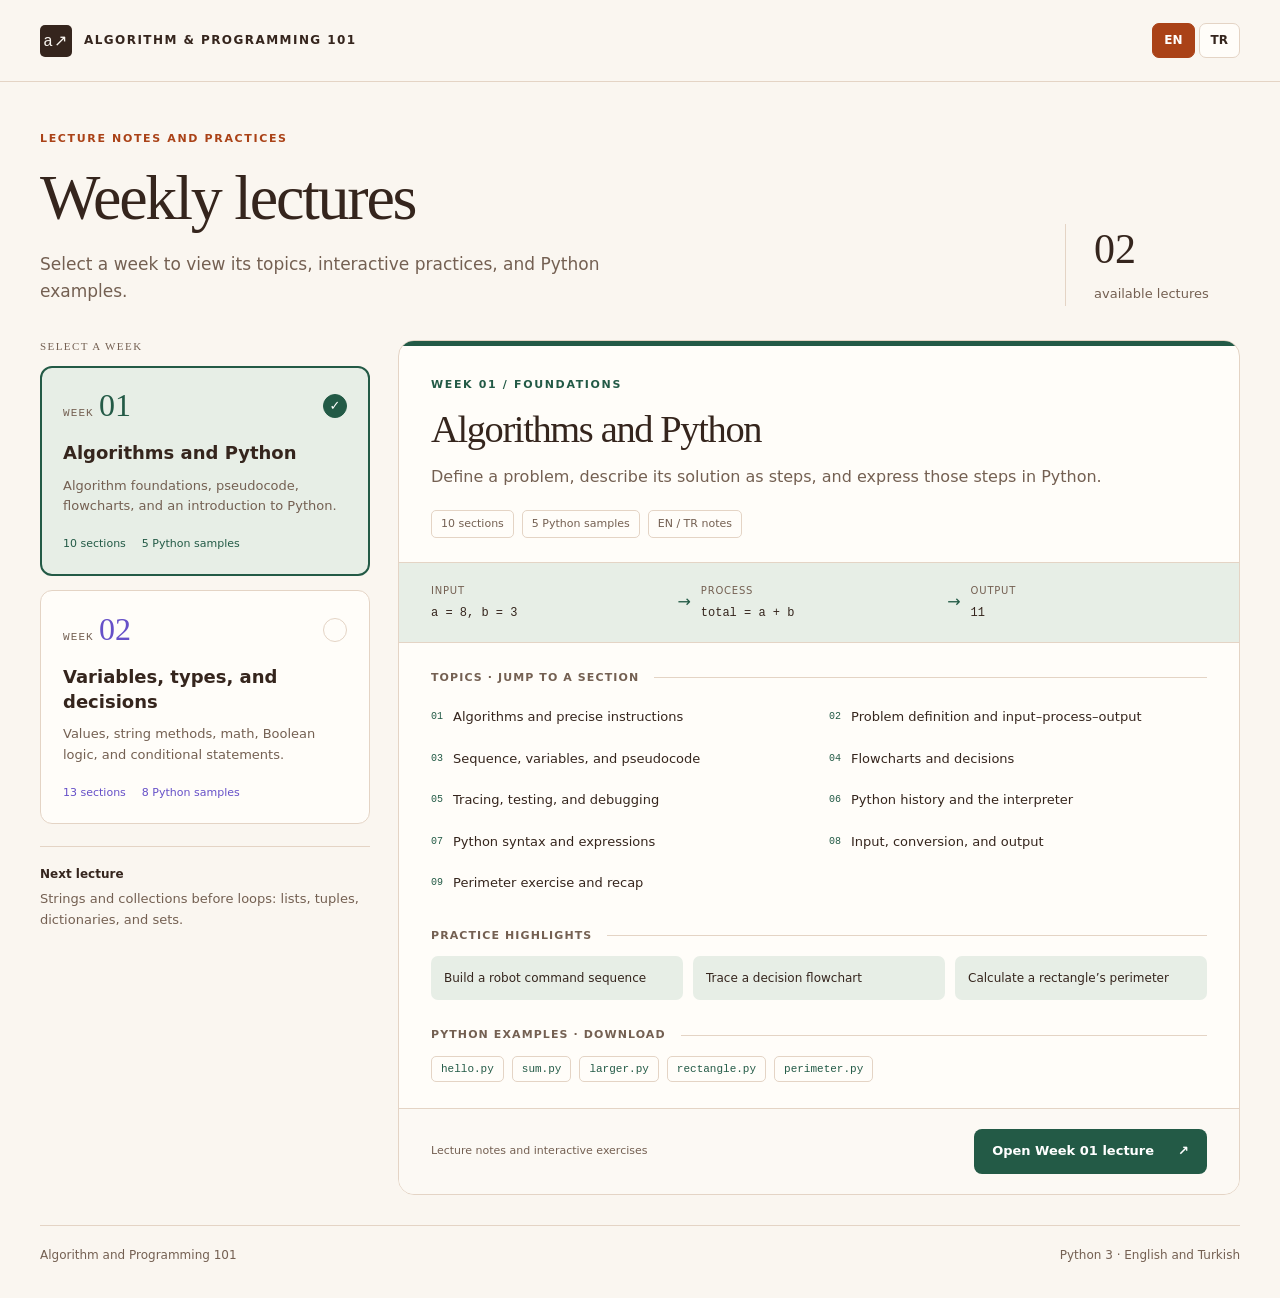
==== index.html @ 70fe18f5 "Add week 2" ====
<!doctype html>
<html lang="en">
<head>
  <meta charset="utf-8">
  <meta name="viewport" content="width=device-width, initial-scale=1">
  <meta name="description" content="Weekly lecture notes, interactive practices, and Python examples for Algorithm and Programming 101.">
  <title data-tr="Algoritma ve Programlama 101 · Haftalık dersler">Algorithm and Programming 101 · Weekly lectures</title>
  <style>
    :root { --paper:#faf6f0; --card:#fffdf9; --ink:#35251d; --muted:#746052; --accent:#aa4217; --soft:#f7e8d9; --line:#e4d4c5; --mono:ui-monospace,SFMono-Regular,Consolas,monospace; }
    * { box-sizing:border-box; }
    body { margin:0; background:var(--paper); color:var(--ink); font:16px/1.6 system-ui,-apple-system,BlinkMacSystemFont,"Segoe UI",sans-serif; }
    h1,h2,h3,p { margin-top:0; }
    h1,h2 { font-family:Georgia,"Times New Roman",serif; font-weight:400; line-height:1.1; letter-spacing:-.035em; }
    h1 { font-size:clamp(2.8rem,5vw,4.7rem); margin-bottom:18px; }
    h2 { font-size:clamp(2rem,3vw,3rem); margin-bottom:14px; }
    h3 { font-size:1rem; margin-bottom:12px; }
    p { margin-bottom:16px; }
    a { color:var(--accent); text-underline-offset:4px; }
    button { font:inherit; cursor:pointer; }
    button,a { -webkit-tap-highlight-color:transparent; }
    :focus-visible { outline:3px solid #cf651f; outline-offset:4px; }
    .skip { position:fixed; top:-100px; left:16px; z-index:2; background:var(--card); padding:10px 15px; }
    .skip:focus { top:16px; }
    .topbar { display:flex; flex-wrap:wrap; gap:20px; justify-content:space-between; align-items:center; padding:23px max(24px,calc((100vw - 1200px)/2)); border-bottom:1px solid var(--line); }
    .brand { display:flex; align-items:center; gap:12px; font-size:12px; font-weight:700; letter-spacing:.12em; }
    .brand-mark { display:grid; place-items:center; width:32px; height:32px; flex-shrink:0; background:var(--ink); color:var(--paper); font:16px var(--mono); border-radius:5px; }
    .language-switch { display:flex; gap:4px; }
    .language-switch button { padding:7px 11px; border:1px solid var(--line); border-radius:7px; background:var(--card); color:var(--ink); font-size:12px; font-weight:600; }
    .language-switch button[aria-pressed=true] { background:var(--accent); color:white; border-color:var(--accent); }
    .language-switch button:disabled { opacity:.45; cursor:default; }
    main { max-width:1248px; margin:auto; padding:48px 24px 32px; }
    .intro { display:flex; align-items:end; justify-content:space-between; gap:30px; margin-bottom:34px; }
    .eyebrow { color:var(--accent); font-size:11px; font-weight:700; text-transform:uppercase; letter-spacing:.15em; margin-bottom:15px; }
    .intro p:last-child { margin:0; color:var(--muted); max-width:640px; font-size:17px; }
    .course-count { border-left:1px solid var(--line); padding-left:28px; min-width:175px; }
    .course-count strong { display:block; font:42px/1.2 Georgia,serif; margin-bottom:6px; }
    .course-count span { color:var(--muted); font-size:13px; }
    .selector { display:grid; grid-template-columns:330px minmax(0,1fr); gap:28px; align-items:start; }
    .week-list { position:sticky; top:24px; }
    .list-label { font-size:11px; letter-spacing:.13em; text-transform:uppercase; color:var(--muted); margin:0 0 14px; }
    .week-tabs { display:grid; gap:14px; }
    .week-tab { --week-color:#235a46; --week-soft:#e7eee6; width:100%; padding:22px; text-align:left; background:var(--card); border:1px solid var(--line); border-radius:12px; color:var(--ink); }
    .week-tab[data-week="week-02"] { --week-color:#6650c8; --week-soft:#eeebfc; }
    .week-tab:hover { border-color:var(--week-color); }
    .week-tab[aria-selected=true] { border:2px solid var(--week-color); padding:21px; background:var(--week-soft); }
    .week-tab:disabled { cursor:default; }
    .week-top { display:flex; align-items:center; justify-content:space-between; margin-bottom:18px; }
    .week-number { color:var(--week-color); font:32px/1 Georgia,serif; }
    .week-label { color:var(--muted); font:11px var(--mono); text-transform:uppercase; letter-spacing:.1em; }
    .selection-mark { width:24px; height:24px; border-radius:50%; display:grid; place-items:center; border:1px solid var(--line); color:transparent; font-size:13px; }
    .week-tab[aria-selected=true] .selection-mark { background:var(--week-color); border-color:var(--week-color); color:white; }
    .week-name { display:block; font-size:18px; line-height:1.35; font-weight:650; margin-bottom:10px; }
    .week-summary { display:block; color:var(--muted); font-size:13px; line-height:1.6; margin-bottom:18px; }
    .week-meta { display:flex; flex-wrap:wrap; gap:8px 16px; font-size:11px; color:var(--week-color); }
    .next-week { margin:22px 0 0; padding:18px 0 0; border-top:1px solid var(--line); font-size:13px; color:var(--muted); }
    .next-week strong { display:block; color:var(--ink); font-size:12px; margin-bottom:5px; }
    .detail-panel { --accent:#235a46; --soft:#e7eee6; border:1px solid var(--line); background:var(--card); border-radius:16px; overflow:hidden; min-width:0; }
    .detail-panel.week-two { --accent:#6650c8; --soft:#eeebfc; }
    .detail-head { padding:30px 32px 24px; border-top:5px solid var(--accent); }
    .detail-head > p:last-of-type { color:var(--muted); margin-bottom:20px; }
    .detail-meta { display:flex; flex-wrap:wrap; gap:8px; }
    .detail-meta span { font-size:11px; padding:4px 9px; border:1px solid var(--line); border-radius:5px; color:var(--muted); }
    .concept-track { display:flex; gap:10px; align-items:center; padding:20px 32px; background:var(--soft); border-block:1px solid var(--line); }
    .concept-step { min-width:0; flex:1; }
    .concept-step small { display:block; color:var(--muted); font-size:10px; letter-spacing:.08em; text-transform:uppercase; margin-bottom:5px; }
    .concept-step code { display:block; font:12px/1.5 var(--mono); overflow-wrap:anywhere; }
    .concept-arrow { color:var(--accent); }
    .detail-body { padding:26px 32px; }
    .detail-body h3 { display:flex; gap:15px; align-items:center; color:var(--muted); font-size:11px; letter-spacing:.1em; text-transform:uppercase; }
    .detail-body h3::after { content:""; height:1px; background:var(--line); flex:1; }
    .topic-list { display:grid; grid-template-columns:1fr 1fr; gap:4px 20px; list-style:none; padding:0; margin:0 0 25px; counter-reset:topic; }
    .topic-list li { counter-increment:topic; min-width:0; }
    .topic-list a { display:flex; gap:10px; padding:9px 0; font-size:13px; text-decoration:none; line-height:1.5; color:var(--ink); }
    .topic-list a::before { content:counter(topic,decimal-leading-zero); font:10px/1.9 var(--mono); color:var(--accent); flex-shrink:0; }
    .topic-list a:hover { color:var(--accent); text-decoration:underline; }
    .practice-list { display:grid; grid-template-columns:repeat(3,1fr); gap:10px; margin:0 0 26px; padding:0; list-style:none; }
    .practice-list li { padding:13px; background:var(--soft); border-radius:7px; font-size:12px; line-height:1.5; }
    .sample-list { display:flex; flex-wrap:wrap; gap:8px; }
    .sample-list a { padding:6px 9px; border:1px solid var(--line); border-radius:5px; text-decoration:none; font:11px var(--mono); }
    .sample-list a:hover { background:var(--soft); }
    .detail-footer { padding:20px 32px; border-top:1px solid var(--line); background:#fcf9f4; display:flex; flex-wrap:wrap; gap:14px; align-items:center; justify-content:space-between; }
    .detail-footer small { font-size:11px; color:var(--muted); }
    .open-lecture { display:inline-flex; align-items:center; justify-content:space-between; gap:24px; padding:12px 18px; border-radius:8px; background:var(--accent); color:white; text-decoration:none; font-size:13px; font-weight:600; }
    .open-lecture:hover { filter:brightness(.9); }
    .page-footer { margin-top:30px; padding-top:20px; border-top:1px solid var(--line); display:flex; flex-wrap:wrap; justify-content:space-between; gap:8px; color:var(--muted); font-size:12px; }
    .status { position:absolute; width:1px; height:1px; padding:0; margin:-1px; overflow:hidden; clip-path:inset(50%); white-space:nowrap; }
    body.enhanced .detail-panel[hidden] { display:none; }
    body:not(.enhanced) .detail-panel { margin-bottom:24px; }
    @media (max-width:1000px) { .selector { grid-template-columns:280px minmax(0,1fr); gap:20px; } .detail-head,.detail-body { padding-left:24px; padding-right:24px; } .concept-track,.detail-footer { padding-left:24px; padding-right:24px; } .topic-list { grid-template-columns:1fr; } .practice-list { grid-template-columns:1fr; } }
    @media (max-width:760px) { .topbar { padding:18px; } .brand { font-size:10px; max-width:230px; } main { padding:30px 18px 20px; } .intro { align-items:start; flex-direction:column; gap:20px; } .course-count { border-left:0; padding-left:0; display:flex; align-items:center; gap:12px; } .course-count strong { font-size:26px; margin:0; } .selector { grid-template-columns:1fr; } .week-list { position:static; } .week-tabs { grid-template-columns:1fr 1fr; gap:10px; } .week-tab { padding:16px; } .week-tab[aria-selected=true] { padding:15px; } .week-name { font-size:15px; } .week-summary { display:none; } .week-meta { font-size:10px; gap:5px; } .week-number { font-size:26px; } .next-week { margin-top:16px; } .detail-head,.detail-body { padding:22px 20px; } .concept-track { padding:18px 20px; } .detail-footer { padding:18px 20px; } }
    @media (max-width:420px) { .topbar { gap:12px; } .brand { max-width:180px; font-size:9px; } .week-tabs { grid-template-columns:1fr; } .week-top { margin-bottom:12px; } .week-meta { gap:14px; } .concept-track { flex-direction:column; align-items:stretch; gap:8px; } .concept-step { display:flex; align-items:center; gap:14px; } .concept-step small { width:64px; margin:0; } .concept-arrow { margin-left:26px; transform:rotate(90deg); width:16px; } .open-lecture { width:100%; } }
  </style>
</head>
<body>
  <a class="skip" href="#main" data-tr="Haftalara geç">Skip to weeks</a>
  <header class="topbar">
    <div class="brand"><span class="brand-mark" aria-hidden="true">a↗</span><span data-tr="ALGORİTMA VE PROGRAMLAMA 101">ALGORITHM &amp; PROGRAMMING 101</span></div>
    <div class="language-switch" role="group" aria-label="Language / Dil">
      <button type="button" data-language="en" lang="en" aria-label="English" aria-pressed="true" disabled>EN</button>
      <button type="button" data-language="tr" lang="tr" aria-label="Türkçe" aria-pressed="false" disabled>TR</button>
    </div>
  </header>
  <main id="main" tabindex="-1">
    <div class="intro">
      <div>
        <p class="eyebrow" data-tr="Ders notları ve uygulamalar">Lecture notes and practices</p>
        <h1 data-tr="Haftalık dersler">Weekly lectures</h1>
        <p data-tr="Konuları, etkileşimli uygulamaları ve Python örneklerini görmek için bir hafta seçin.">Select a week to view its topics, interactive practices, and Python examples.</p>
      </div>
      <div class="course-count"><strong>02</strong><span data-tr="hazır ders">available lectures</span></div>
    </div>
    <noscript><p>Both weeks are listed below. Open a lecture using its link.<br>İki hafta da aşağıda listelenmiştir. Bağlantısıyla bir dersi açabilirsiniz.</p></noscript>
    <div class="selector">
      <aside class="week-list" aria-labelledby="week-list-title">
        <h2 class="list-label" id="week-list-title" data-tr="Bir hafta seçin">Select a week</h2>
        <div class="week-tabs" role="tablist" aria-orientation="vertical" aria-labelledby="week-list-title">
          <button class="week-tab" id="tab-week-01" type="button" role="tab" data-week="week-01" aria-controls="week-01" aria-selected="true" tabindex="0" disabled>
            <span class="week-top"><span><span class="week-label" data-tr="Hafta">Week</span> <span class="week-number">01</span></span><span class="selection-mark" aria-hidden="true">✓</span></span>
            <span class="week-name" data-tr="Algoritmalar ve Python">Algorithms and Python</span>
            <span class="week-summary" data-tr="Algoritma temelleri, sözde kod, akış şemaları ve Python’a giriş.">Algorithm foundations, pseudocode, flowcharts, and an introduction to Python.</span>
            <span class="week-meta"><span data-tr="10 bölüm">10 sections</span><span data-tr="5 Python örneği">5 Python samples</span></span>
          </button>
          <button class="week-tab" id="tab-week-02" type="button" role="tab" data-week="week-02" aria-controls="week-02" aria-selected="false" tabindex="-1" disabled>
            <span class="week-top"><span><span class="week-label" data-tr="Hafta">Week</span> <span class="week-number">02</span></span><span class="selection-mark" aria-hidden="true">✓</span></span>
            <span class="week-name" data-tr="Değişkenler, türler ve kararlar">Variables, types, and decisions</span>
            <span class="week-summary" data-tr="Değerler, metin metotları, matematik, Boole mantığı ve koşullu ifadeler.">Values, string methods, math, Boolean logic, and conditional statements.</span>
            <span class="week-meta"><span data-tr="13 bölüm">13 sections</span><span data-tr="8 Python örneği">8 Python samples</span></span>
          </button>
        </div>
        <p class="next-week"><strong data-tr="Gelecek ders">Next lecture</strong><span data-tr="Döngülerden önce metinler ve koleksiyonlar: listeler, demetler, sözlükler ve kümeler.">Strings and collections before loops: lists, tuples, dictionaries, and sets.</span></p>
      </aside>
      <div class="week-details">
        <section class="detail-panel" id="week-01" role="tabpanel" aria-labelledby="tab-week-01" tabindex="0">
          <div class="detail-head">
            <p class="eyebrow" data-tr="Hafta 01 / Temeller">Week 01 / Foundations</p>
            <h2 data-tr="Algoritmalar ve Python">Algorithms and Python</h2>
            <p data-tr="Bir problemi tanımlama, çözümü adımlarla ifade etme ve bu adımları Python’a dönüştürme.">Define a problem, describe its solution as steps, and express those steps in Python.</p>
            <div class="detail-meta"><span data-tr="10 bölüm">10 sections</span><span data-tr="5 Python örneği">5 Python samples</span><span data-tr="EN / TR ders notları">EN / TR notes</span></div>
          </div>
          <div class="concept-track" aria-label="Input, process, output example" data-tr-label="Girdi, işlem ve çıktı örneği">
            <div class="concept-step"><small data-tr="Girdi">Input</small><code>a = 8, b = 3</code></div><span class="concept-arrow" aria-hidden="true">→</span>
            <div class="concept-step"><small data-tr="İşlem">Process</small><code>total = a + b</code></div><span class="concept-arrow" aria-hidden="true">→</span>
            <div class="concept-step"><small data-tr="Çıktı">Output</small><code>11</code></div>
          </div>
          <div class="detail-body">
            <h3 data-tr="Konular · Bölüme doğrudan geçin">Topics · Jump to a section</h3>
            <ol class="topic-list">
              <li><a href="week-01/index.html#algorithms" data-tr="Algoritmalar ve açık yönergeler">Algorithms and precise instructions</a></li>
              <li><a href="week-01/index.html#problems" data-tr="Problem tanımı ve girdi–işlem–çıktı">Problem definition and input–process–output</a></li>
              <li><a href="week-01/index.html#pseudocode" data-tr="Sıralama, değişkenler ve sözde kod">Sequence, variables, and pseudocode</a></li>
              <li><a href="week-01/index.html#flowcharts" data-tr="Akış şemaları ve kararlar">Flowcharts and decisions</a></li>
              <li><a href="week-01/index.html#testing" data-tr="İzleme, test etme ve hata ayıklama">Tracing, testing, and debugging</a></li>
              <li><a href="week-01/index.html#python-story" data-tr="Python’ın tarihçesi ve yorumlayıcı">Python history and the interpreter</a></li>
              <li><a href="week-01/index.html#python-syntax" data-tr="Python sözdizimi ve ifadeler">Python syntax and expressions</a></li>
              <li><a href="week-01/index.html#python-input" data-tr="Girdi, tür dönüşümü ve çıktı">Input, conversion, and output</a></li>
              <li><a href="week-01/index.html#practice" data-tr="Çevre hesabı ve tekrar">Perimeter exercise and recap</a></li>
            </ol>
            <h3 data-tr="Öne çıkan uygulamalar">Practice highlights</h3>
            <ul class="practice-list"><li data-tr="Robota komut dizisi oluşturma">Build a robot command sequence</li><li data-tr="Karar akış şemasını izleme">Trace a decision flowchart</li><li data-tr="Dikdörtgenin çevresini hesaplama">Calculate a rectangle’s perimeter</li></ul>
            <h3 data-tr="Python örnekleri · İndir">Python examples · Download</h3>
            <div class="sample-list">
              <a href="week-01/src/hello.py" download>hello.py</a><a href="week-01/src/sum.py" download>sum.py</a><a href="week-01/src/larger.py" download>larger.py</a><a href="week-01/src/rectangle.py" download>rectangle.py</a><a href="week-01/src/perimeter.py" download>perimeter.py</a>
            </div>
          </div>
          <div class="detail-footer"><small data-tr="Ders notları ve etkileşimli alıştırmalar">Lecture notes and interactive exercises</small><a class="open-lecture" href="week-01/index.html"><span data-tr="Hafta 01 dersini aç">Open Week 01 lecture</span><span aria-hidden="true">↗</span></a></div>
        </section>
        <section class="detail-panel week-two" id="week-02" role="tabpanel" aria-labelledby="tab-week-02" tabindex="0">
          <div class="detail-head">
            <p class="eyebrow" data-tr="Hafta 02 / Değişkenler ve kararlar">Week 02 / Variables and decisions</p>
            <h2 data-tr="Değişkenler, türler ve kararlar">Variables, types, and decisions</h2>
            <p data-tr="Değerleri ve kararları izleme, metin metotlarıyla çalışma ve math modülünü kullanma. Son bölümde koleksiyonlara giriş.">Trace values and decisions, work with string methods, and use the math module. Finish with a preview of collections.</p>
            <div class="detail-meta"><span data-tr="13 bölüm">13 sections</span><span data-tr="8 Python örneği">8 Python samples</span><span data-tr="EN / TR ders notları">EN / TR notes</span></div>
          </div>
          <div class="concept-track" aria-label="Score classification example" data-tr-label="Puan sınıflandırma örneği">
            <div class="concept-step"><small data-tr="Değer">Value</small><code>score = 60</code></div><span class="concept-arrow" aria-hidden="true">→</span>
            <div class="concept-step"><small data-tr="Koşul">Condition</small><code>score &gt;= 60</code></div><span class="concept-arrow" aria-hidden="true">→</span>
            <div class="concept-step"><small data-tr="Çıktı">Output</small><code>"Pass"</code></div>
          </div>
          <div class="detail-body">
            <h3 data-tr="Konular · Bölüme doğrudan geçin">Topics · Jump to a section</h3>
            <ol class="topic-list">
              <li><a href="week-02/index.html#recap" data-tr="Hafta 1 tekrarı ve çıktı tahmini">Week 1 recap and output prediction</a></li>
              <li><a href="week-02/index.html#variables" data-tr="Değişkenler ve yeniden atama">Variables and reassignment</a></li>
              <li><a href="week-02/index.html#types" data-tr="Temel veri türleri">Basic data types</a></li>
              <li><a href="week-02/index.html#input" data-tr="Girdi dönüşümü ve biçimlendirilmiş çıktı">Input conversion and formatted output</a></li>
              <li><a href="week-02/index.html#expressions" data-tr="İfadeler ve operatörler">Expressions and operators</a></li>
              <li><a href="week-02/index.html#logic" data-tr="Karşılaştırmalar ve Boole mantığı">Comparisons and Boolean logic</a></li>
              <li><a href="week-02/index.html#decisions" data-tr="Koşullu ifadeler">Conditional statements</a></li>
              <li><a href="week-02/index.html#combining" data-tr="Bağımsız ve iç içe kararlar">Independent and nested decisions</a></li>
              <li><a href="week-02/index.html#practice" data-tr="Kargo ücreti alıştırması ve tekrar">Shipping-cost exercise and recap</a></li>
              <li><a href="week-02/index.html#strings" data-tr="Metin metotları">String methods</a></li>
              <li><a href="week-02/index.html#math" data-tr="Matematik kütüphanesi">Math library</a></li>
              <li><a href="week-02/index.html#collections" data-tr="Koleksiyonlara giriş">Collections preview</a></li>
            </ol>
            <h3 data-tr="Öne çıkan uygulamalar">Practice highlights</h3>
            <ul class="practice-list"><li data-tr="Atamaları değer tablosunda izleme">Trace assignments in a value table</li><li data-tr="Metin metotlarını ve matematik fonksiyonlarını inceleme">Explore string methods and math functions</li><li data-tr="Üyelik indirimli kargo ücreti">Calculate shipping with a member discount</li></ul>
            <h3 data-tr="Python örnekleri · İndir">Python examples · Download</h3>
            <div class="sample-list">
              <a href="week-02/src/assignment_trace.py" download>assignment_trace.py</a><a href="week-02/src/temperature_converter.py" download>temperature_converter.py</a><a href="week-02/src/even_odd.py" download>even_odd.py</a><a href="week-02/src/grade_classifier.py" download>grade_classifier.py</a><a href="week-02/src/range_check.py" download>range_check.py</a><a href="week-02/src/shipping_cost.py" download>shipping_cost.py</a><a href="week-02/src/string_methods.py" download>string_methods.py</a><a href="week-02/src/math_library.py" download>math_library.py</a>
            </div>
          </div>
          <div class="detail-footer"><small data-tr="Ders notları ve etkileşimli alıştırmalar">Lecture notes and interactive exercises</small><a class="open-lecture" href="week-02/index.html"><span data-tr="Hafta 02 dersini aç">Open Week 02 lecture</span><span aria-hidden="true">↗</span></a></div>
        </section>
      </div>
    </div>
    <p class="status" id="selection-status" role="status"></p>
    <footer class="page-footer"><span data-tr="Algoritma ve Programlama 101">Algorithm and Programming 101</span><span data-tr="Python 3 · İngilizce ve Türkçe">Python 3 · English and Turkish</span></footer>
  </main>
  <script>
    "use strict";
    const weekTabs = [...document.querySelectorAll("[data-week]")];
    const panels = [...document.querySelectorAll('[role="tabpanel"]')];
    const languageButtons = [...document.querySelectorAll("[data-language]")];
    const localizedText = [...document.querySelectorAll("[data-tr]")].map((element) => ({ element, english:element.textContent }));
    const localizedLabels = [...document.querySelectorAll("[data-tr-label]")].map((element) => ({ element, english:element.getAttribute("aria-label") }));
    const pairedTabs = window.matchMedia("(min-width:421px) and (max-width:760px)");
    function updateTabOrientation() {
      document.querySelector('[role="tablist"]').setAttribute("aria-orientation", pairedTabs.matches ? "horizontal" : "vertical");
    }
    pairedTabs.addEventListener("change", updateTabOrientation);
    updateTabOrientation();
    let language = "en";
    let selectedWeek = "week-01";

    function announceSelection() {
      const tab = weekTabs.find((item) => item.dataset.week === selectedWeek);
      document.getElementById("selection-status").textContent = (language === "tr" ? "Seçilen ders: " : "Selected lecture: ") + tab.querySelector(".week-name").textContent;
    }
    function selectWeek(id, updateUrl = false) {
      selectedWeek = panels.some((panel) => panel.id === id) ? id : "week-01";
      weekTabs.forEach((tab) => {
        const selected = tab.dataset.week === selectedWeek;
        tab.setAttribute("aria-selected", String(selected));
        tab.tabIndex = selected ? 0 : -1;
      });
      panels.forEach((panel) => panel.hidden = panel.id !== selectedWeek);
      announceSelection();
      try { localStorage.setItem("algorithm101-selected-week", selectedWeek); } catch { /* Selection also works without storage. */ }
      if (updateUrl) {
        try { history.replaceState(null, "", "#" + selectedWeek); } catch { /* URL persistence is optional. */ }
      }
    }
    function setLanguage(value) {
      language = value === "tr" ? "tr" : "en";
      document.documentElement.lang = language;
      localizedText.forEach(({ element, english }) => element.textContent = language === "tr" ? element.dataset.tr : english);
      localizedLabels.forEach(({ element, english }) => element.setAttribute("aria-label", language === "tr" ? element.dataset.trLabel : english));
      languageButtons.forEach((button) => button.setAttribute("aria-pressed", String(button.dataset.language === language)));
      document.querySelector('meta[name="description"]').content = language === "tr" ? "Algoritma ve Programlama 101 için haftalık ders notları, etkileşimli uygulamalar ve Python örnekleri." : "Weekly lecture notes, interactive practices, and Python examples for Algorithm and Programming 101.";
      announceSelection();
      try { localStorage.setItem("algorithm101-language", language); } catch { /* Language controls work without storage. */ }
    }
    document.querySelector(".skip").addEventListener("click", (event) => {
      event.preventDefault();
      const main = document.getElementById("main");
      main.focus();
      main.scrollIntoView({ block:"start" });
    });
    weekTabs.forEach((tab, index) => {
      tab.addEventListener("click", () => selectWeek(tab.dataset.week, true));
      tab.addEventListener("keydown", (event) => {
        let next;
        if (event.key === "ArrowDown" || event.key === "ArrowRight") next = (index + 1) % weekTabs.length;
        if (event.key === "ArrowUp" || event.key === "ArrowLeft") next = (index + weekTabs.length - 1) % weekTabs.length;
        if (event.key === "Home") next = 0;
        if (event.key === "End") next = weekTabs.length - 1;
        if (next === undefined) return;
        event.preventDefault();
        selectWeek(weekTabs[next].dataset.week, true);
        weekTabs[next].focus();
      });
      tab.disabled = false;
    });
    languageButtons.forEach((button) => {
      button.addEventListener("click", () => setLanguage(button.dataset.language));
      button.disabled = false;
    });
    let savedWeek = "week-01", savedLanguage = "en";
    try {
      savedWeek = localStorage.getItem("algorithm101-selected-week") || savedWeek;
      savedLanguage = localStorage.getItem("algorithm101-language") || savedLanguage;
    } catch { /* Use defaults when storage is unavailable. */ }
    document.body.classList.add("enhanced");
    selectWeek(location.hash.slice(1) || savedWeek);
    setLanguage(savedLanguage);
    window.addEventListener("hashchange", () => selectWeek(location.hash.slice(1)));
  </script>
</body>
</html>
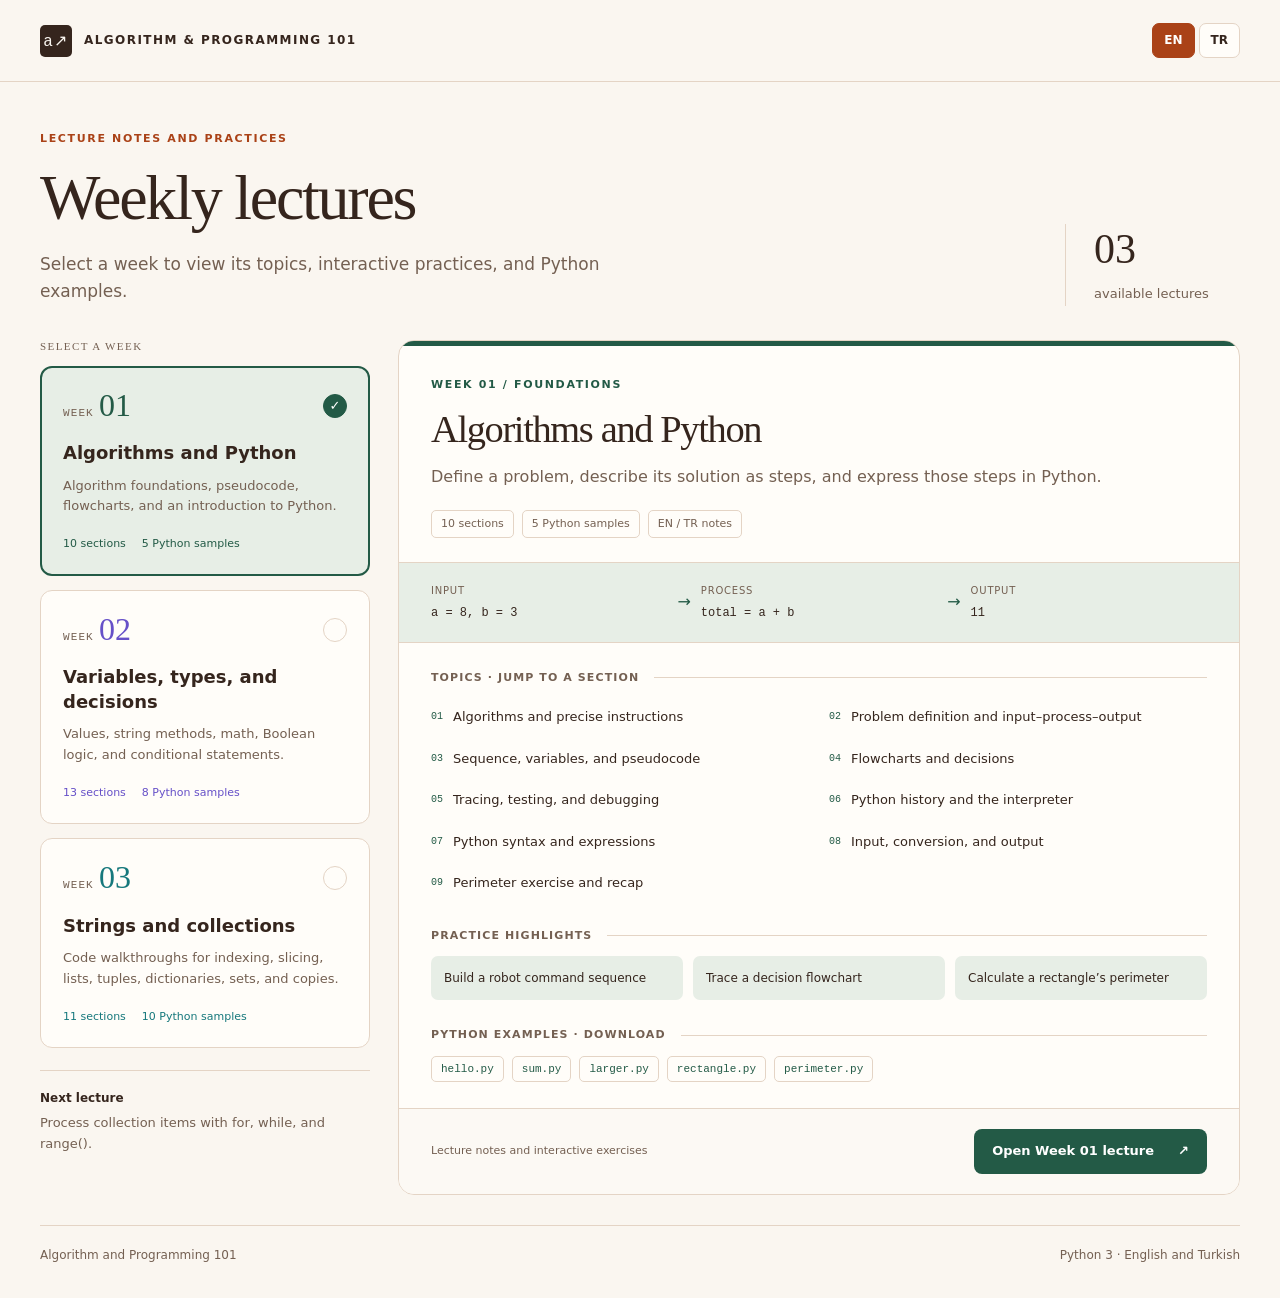
==== commit 664721b6: "Add interactive week 3 lecture" ====
--- a/index.html
+++ b/index.html
@@ -40,6 +40,7 @@
     .list-label { font-size:11px; letter-spacing:.13em; text-transform:uppercase; color:var(--muted); margin:0 0 14px; }
     .week-tabs { display:grid; gap:14px; }
     .week-tab { --week-color:#235a46; --week-soft:#e7eee6; width:100%; padding:22px; text-align:left; background:var(--card); border:1px solid var(--line); border-radius:12px; color:var(--ink); }
+    .week-tab[data-week="week-03"] { --week-color:#16787c; --week-soft:#e4f2f1; }
     .week-tab[data-week="week-02"] { --week-color:#6650c8; --week-soft:#eeebfc; }
     .week-tab:hover { border-color:var(--week-color); }
     .week-tab[aria-selected=true] { border:2px solid var(--week-color); padding:21px; background:var(--week-soft); }
@@ -55,6 +56,7 @@
     .next-week { margin:22px 0 0; padding:18px 0 0; border-top:1px solid var(--line); font-size:13px; color:var(--muted); }
     .next-week strong { display:block; color:var(--ink); font-size:12px; margin-bottom:5px; }
     .detail-panel { --accent:#235a46; --soft:#e7eee6; border:1px solid var(--line); background:var(--card); border-radius:16px; overflow:hidden; min-width:0; }
+    .detail-panel.week-three { --accent:#16787c; --soft:#e4f2f1; }
     .detail-panel.week-two { --accent:#6650c8; --soft:#eeebfc; }
     .detail-head { padding:30px 32px 24px; border-top:5px solid var(--accent); }
     .detail-head > p:last-of-type { color:var(--muted); margin-bottom:20px; }
@@ -107,9 +109,9 @@
         <h1 data-tr="Haftalık dersler">Weekly lectures</h1>
         <p data-tr="Konuları, etkileşimli uygulamaları ve Python örneklerini görmek için bir hafta seçin.">Select a week to view its topics, interactive practices, and Python examples.</p>
       </div>
-      <div class="course-count"><strong>02</strong><span data-tr="hazır ders">available lectures</span></div>
+      <div class="course-count"><strong>03</strong><span data-tr="hazır ders">available lectures</span></div>
     </div>
-    <noscript><p>Both weeks are listed below. Open a lecture using its link.<br>İki hafta da aşağıda listelenmiştir. Bağlantısıyla bir dersi açabilirsiniz.</p></noscript>
+    <noscript><p>All weeks are listed below. Open a lecture using its link.<br>Tüm haftalar aşağıda listelenmiştir. Bağlantısıyla bir dersi açabilirsiniz.</p></noscript>
     <div class="selector">
       <aside class="week-list" aria-labelledby="week-list-title">
         <h2 class="list-label" id="week-list-title" data-tr="Bir hafta seçin">Select a week</h2>
@@ -126,8 +128,14 @@
             <span class="week-summary" data-tr="Değerler, metin metotları, matematik, Boole mantığı ve koşullu ifadeler.">Values, string methods, math, Boolean logic, and conditional statements.</span>
             <span class="week-meta"><span data-tr="13 bölüm">13 sections</span><span data-tr="8 Python örneği">8 Python samples</span></span>
           </button>
+          <button class="week-tab" id="tab-week-03" type="button" role="tab" data-week="week-03" aria-controls="week-03" aria-selected="false" tabindex="-1" disabled>
+            <span class="week-top"><span><span class="week-label" data-tr="Hafta">Week</span> <span class="week-number">03</span></span><span class="selection-mark" aria-hidden="true">✓</span></span>
+            <span class="week-name" data-tr="Metinler ve koleksiyonlar">Strings and collections</span>
+            <span class="week-summary" data-tr="Kod üzerinden indeksleme, dilimleme, listeler, demetler, sözlükler, kümeler ve kopyalar.">Code walkthroughs for indexing, slicing, lists, tuples, dictionaries, sets, and copies.</span>
+            <span class="week-meta"><span data-tr="11 bölüm">11 sections</span><span data-tr="10 Python örneği">10 Python samples</span></span>
+          </button>
         </div>
-        <p class="next-week"><strong data-tr="Gelecek ders">Next lecture</strong><span data-tr="Döngülerden önce metinler ve koleksiyonlar: listeler, demetler, sözlükler ve kümeler.">Strings and collections before loops: lists, tuples, dictionaries, and sets.</span></p>
+        <p class="next-week"><strong data-tr="Gelecek ders">Next lecture</strong><span data-tr="for, while ve range() ile koleksiyonların öğelerini işleme.">Process collection items with for, while, and range().</span></p>
       </aside>
       <div class="week-details">
         <section class="detail-panel" id="week-01" role="tabpanel" aria-labelledby="tab-week-01" tabindex="0">
@@ -200,6 +208,39 @@
             </div>
           </div>
           <div class="detail-footer"><small data-tr="Ders notları ve etkileşimli alıştırmalar">Lecture notes and interactive exercises</small><a class="open-lecture" href="week-02/index.html"><span data-tr="Hafta 02 dersini aç">Open Week 02 lecture</span><span aria-hidden="true">↗</span></a></div>
+        </section>
+        <section class="detail-panel week-three" id="week-03" role="tabpanel" aria-labelledby="tab-week-03" tabindex="0">
+          <div class="detail-head">
+            <p class="eyebrow" data-tr="Hafta 03 / Metinler ve koleksiyonlar">Week 03 / Strings and collections</p>
+            <h2 data-tr="Metinler ve koleksiyonlar">Strings and collections</h2>
+            <p data-tr="Kod örneklerini değiştirin, yönergeleri çalıştırın ve değerlerle nesnelerin değişimini izleyin. Döngülerden önce koleksiyonlarla çalışma.">Change code examples, execute statements, and trace values and objects. Work with collections before loops.</p>
+            <div class="detail-meta"><span data-tr="11 bölüm">11 sections</span><span data-tr="10 Python örneği">10 Python samples</span><span data-tr="EN / TR ders notları">EN / TR notes</span></div>
+          </div>
+          <div class="concept-track" aria-label="List copy example" data-tr-label="Liste kopyalama örneği">
+            <div class="concept-step"><small data-tr="Liste">List</small><code>scores = [80, 90]</code></div><span class="concept-arrow" aria-hidden="true">→</span>
+            <div class="concept-step"><small data-tr="Kopya">Copy</small><code>backup = scores.copy()</code></div><span class="concept-arrow" aria-hidden="true">→</span>
+            <div class="concept-step"><small data-tr="Kimlik">Identity</small><code>scores is backup → False</code></div>
+          </div>
+          <div class="detail-body">
+            <h3 data-tr="Konular · Bölüme doğrudan geçin">Topics · Jump to a section</h3>
+            <ol class="topic-list">
+              <li><a href="week-03/index.html#recap" data-tr="Tek değerden çok değere">From one value to many</a></li>
+              <li><a href="week-03/index.html#strings" data-tr="Metin indeksleme ve dilimleme">String indexing and slicing</a></li>
+              <li><a href="week-03/index.html#choosing" data-tr="Koleksiyon seçme">Choose a collection</a></li>
+              <li><a href="week-03/index.html#lists" data-tr="Listeler ve metotları">Lists and their methods</a></li>
+              <li><a href="week-03/index.html#tuples" data-tr="Demetler ve açma">Tuples and unpacking</a></li>
+              <li><a href="week-03/index.html#dictionaries" data-tr="Sözlükler ve kayıtlar">Dictionaries and records</a></li>
+              <li><a href="week-03/index.html#sets" data-tr="Kümeler ve üyelik">Sets and membership</a></li>
+              <li><a href="week-03/index.html#references" data-tr="Referanslar ve kopyalar">References and copies</a></li>
+              <li><a href="week-03/index.html#practice" data-tr="Öğrenci profili oluşturma">Build a student profile</a></li>
+              <li><a href="week-03/index.html#next" data-tr="Örnekler ve gelecek hafta">Examples and next week</a></li>
+            </ol>
+            <h3 data-tr="Öne çıkan uygulamalar">Practice highlights</h3>
+            <ul class="practice-list"><li data-tr="İndeksleri ve dilimleri görselleştirme">Visualize indexes and slices</li><li data-tr="Liste ve sözlük yönergeleriyle çalışma">Execute list and dictionary statements</li><li data-tr="Paylaşılan nesneleri ve kopyaları izleme">Trace shared objects and copies</li></ul>
+            <h3 data-tr="Python örnekleri · İndir">Python examples · Download</h3>
+            <div class="sample-list"><a href="week-03/src/collection_basics.py" download>collection_basics.py</a><a href="week-03/src/dictionary_records.py" download>dictionary_records.py</a><a href="week-03/src/list_operations.py" download>list_operations.py</a><a href="week-03/src/references_and_copies.py" download>references_and_copies.py</a><a href="week-03/src/set_operations.py" download>set_operations.py</a><a href="week-03/src/shallow_copy.py" download>shallow_copy.py</a><a href="week-03/src/string_indexing.py" download>string_indexing.py</a><a href="week-03/src/string_slicing.py" download>string_slicing.py</a><a href="week-03/src/student_profile.py" download>student_profile.py</a><a href="week-03/src/tuple_unpacking.py" download>tuple_unpacking.py</a></div>
+          </div>
+          <div class="detail-footer"><small data-tr="Kod örnekleri ve etkileşimli alıştırmalar">Code examples and interactive exercises</small><a class="open-lecture" href="week-03/index.html"><span data-tr="Hafta 03 dersini aç">Open Week 03 lecture</span><span aria-hidden="true">↗</span></a></div>
         </section>
       </div>
     </div>
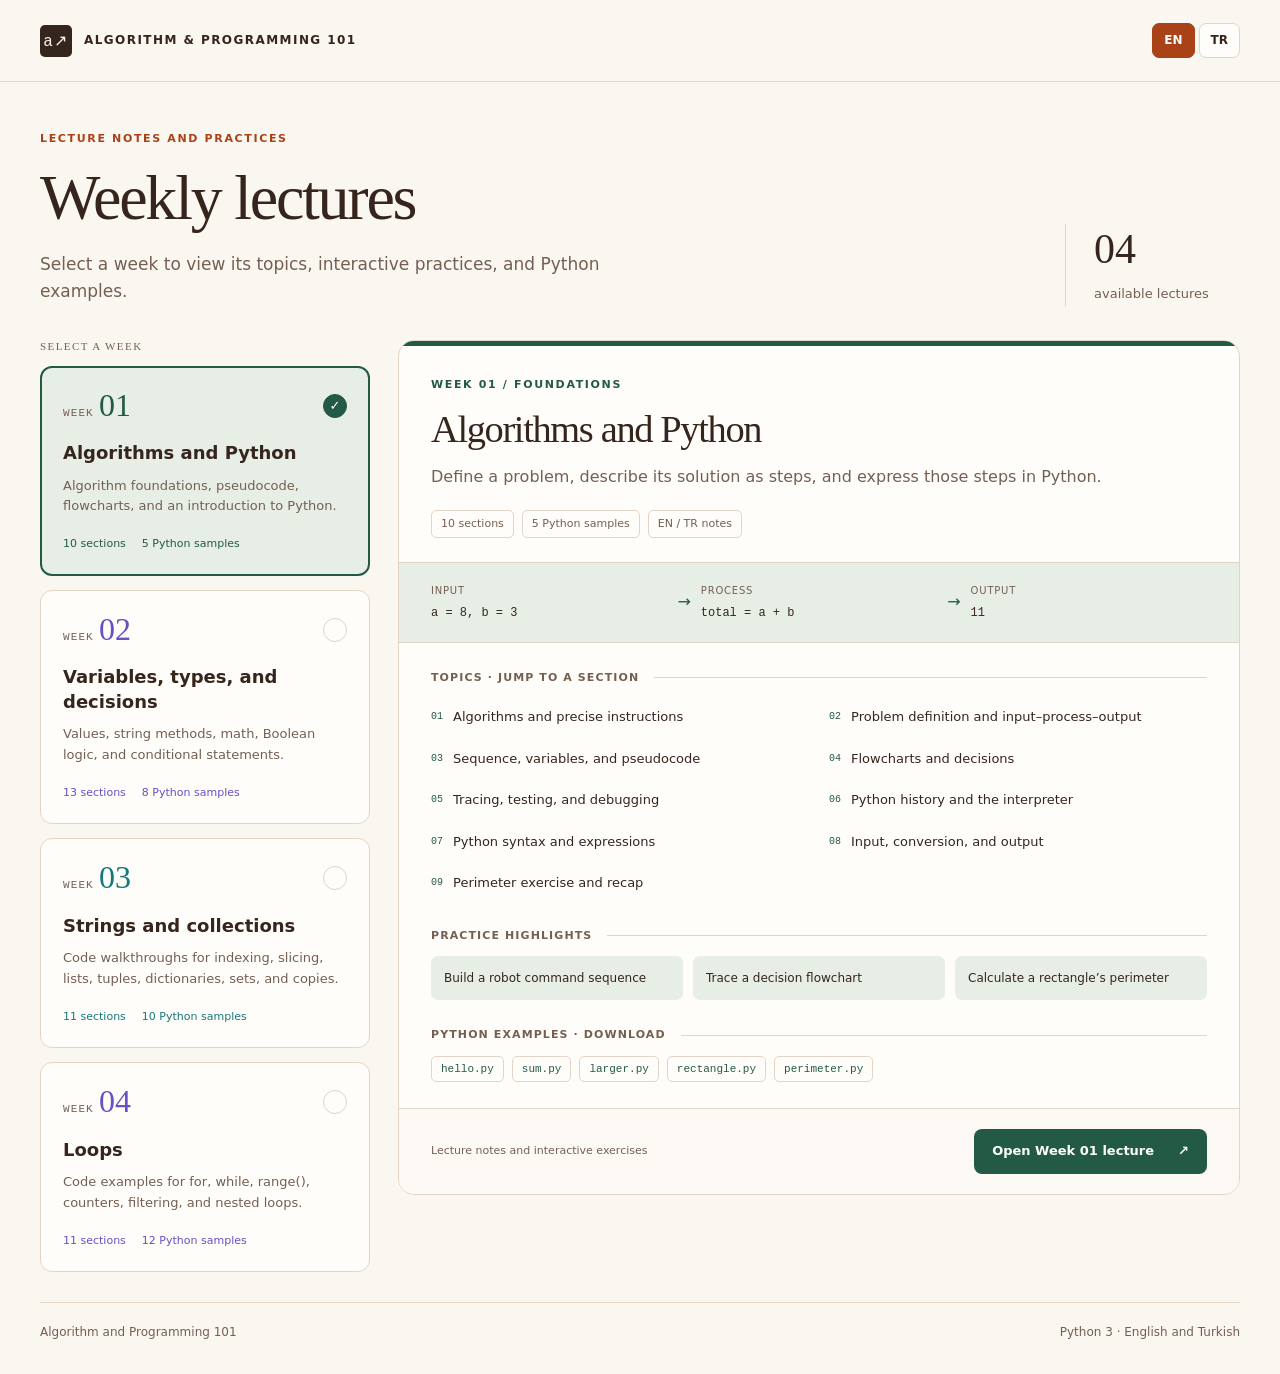
==== commit f883030f: "Add interactive week 4 lecture" ====
--- a/index.html
+++ b/index.html
@@ -40,6 +40,7 @@
     .list-label { font-size:11px; letter-spacing:.13em; text-transform:uppercase; color:var(--muted); margin:0 0 14px; }
     .week-tabs { display:grid; gap:14px; }
     .week-tab { --week-color:#235a46; --week-soft:#e7eee6; width:100%; padding:22px; text-align:left; background:var(--card); border:1px solid var(--line); border-radius:12px; color:var(--ink); }
+    .week-tab[data-week="week-04"] { --week-color:#6650c8; --week-soft:#eeebfc; }
     .week-tab[data-week="week-03"] { --week-color:#16787c; --week-soft:#e4f2f1; }
     .week-tab[data-week="week-02"] { --week-color:#6650c8; --week-soft:#eeebfc; }
     .week-tab:hover { border-color:var(--week-color); }
@@ -56,6 +57,7 @@
     .next-week { margin:22px 0 0; padding:18px 0 0; border-top:1px solid var(--line); font-size:13px; color:var(--muted); }
     .next-week strong { display:block; color:var(--ink); font-size:12px; margin-bottom:5px; }
     .detail-panel { --accent:#235a46; --soft:#e7eee6; border:1px solid var(--line); background:var(--card); border-radius:16px; overflow:hidden; min-width:0; }
+    .detail-panel.week-four { --accent:#6650c8; --soft:#eeebfc; }
     .detail-panel.week-three { --accent:#16787c; --soft:#e4f2f1; }
     .detail-panel.week-two { --accent:#6650c8; --soft:#eeebfc; }
     .detail-head { padding:30px 32px 24px; border-top:5px solid var(--accent); }
@@ -109,7 +111,7 @@
         <h1 data-tr="Haftalık dersler">Weekly lectures</h1>
         <p data-tr="Konuları, etkileşimli uygulamaları ve Python örneklerini görmek için bir hafta seçin.">Select a week to view its topics, interactive practices, and Python examples.</p>
       </div>
-      <div class="course-count"><strong>03</strong><span data-tr="hazır ders">available lectures</span></div>
+      <div class="course-count"><strong>04</strong><span data-tr="hazır ders">available lectures</span></div>
     </div>
     <noscript><p>All weeks are listed below. Open a lecture using its link.<br>Tüm haftalar aşağıda listelenmiştir. Bağlantısıyla bir dersi açabilirsiniz.</p></noscript>
     <div class="selector">
@@ -134,8 +136,14 @@
             <span class="week-summary" data-tr="Kod üzerinden indeksleme, dilimleme, listeler, demetler, sözlükler, kümeler ve kopyalar.">Code walkthroughs for indexing, slicing, lists, tuples, dictionaries, sets, and copies.</span>
             <span class="week-meta"><span data-tr="11 bölüm">11 sections</span><span data-tr="10 Python örneği">10 Python samples</span></span>
           </button>
+          <button class="week-tab" id="tab-week-04" type="button" role="tab" data-week="week-04" aria-controls="week-04" aria-selected="false" tabindex="-1" disabled>
+            <span class="week-top"><span><span class="week-label" data-tr="Hafta">Week</span> <span class="week-number">04</span></span><span class="selection-mark" aria-hidden="true">✓</span></span>
+            <span class="week-name" data-tr="Döngüler">Loops</span>
+            <span class="week-summary" data-tr="for, while, range(), sayaçlar, filtreleme ve iç içe döngüler için kod örnekleri.">Code examples for for, while, range(), counters, filtering, and nested loops.</span>
+            <span class="week-meta"><span data-tr="11 bölüm">11 sections</span><span data-tr="12 Python örneği">12 Python samples</span></span>
+          </button>
         </div>
-        <p class="next-week"><strong data-tr="Gelecek ders">Next lecture</strong><span data-tr="for, while ve range() ile koleksiyonların öğelerini işleme.">Process collection items with for, while, and range().</span></p>
+
       </aside>
       <div class="week-details">
         <section class="detail-panel" id="week-01" role="tabpanel" aria-labelledby="tab-week-01" tabindex="0">
@@ -241,6 +249,39 @@
             <div class="sample-list"><a href="week-03/src/collection_basics.py" download>collection_basics.py</a><a href="week-03/src/dictionary_records.py" download>dictionary_records.py</a><a href="week-03/src/list_operations.py" download>list_operations.py</a><a href="week-03/src/references_and_copies.py" download>references_and_copies.py</a><a href="week-03/src/set_operations.py" download>set_operations.py</a><a href="week-03/src/shallow_copy.py" download>shallow_copy.py</a><a href="week-03/src/string_indexing.py" download>string_indexing.py</a><a href="week-03/src/string_slicing.py" download>string_slicing.py</a><a href="week-03/src/student_profile.py" download>student_profile.py</a><a href="week-03/src/tuple_unpacking.py" download>tuple_unpacking.py</a></div>
           </div>
           <div class="detail-footer"><small data-tr="Kod örnekleri ve etkileşimli alıştırmalar">Code examples and interactive exercises</small><a class="open-lecture" href="week-03/index.html"><span data-tr="Hafta 03 dersini aç">Open Week 03 lecture</span><span aria-hidden="true">↗</span></a></div>
+        </section>
+        <section class="detail-panel week-four" id="week-04" role="tabpanel" aria-labelledby="tab-week-04" tabindex="0">
+          <div class="detail-head">
+            <p class="eyebrow" data-tr="Hafta 04 / Döngüler">Week 04 / Loops</p>
+            <h2 data-tr="Döngüler">Loops</h2>
+            <p data-tr="Kod örnekleri, değişken tabloları ve adım adım döngü izleme.">Code examples, variable tables, and step-by-step loop execution.</p>
+            <div class="detail-meta"><span data-tr="11 bölüm">11 sections</span><span data-tr="12 Python örneği">12 Python samples</span><span data-tr="EN / TR ders notları">EN / TR notes</span></div>
+          </div>
+          <div class="concept-track" aria-label="Accumulator example" data-tr-label="Toplam biriktirme örneği">
+            <div class="concept-step"><small data-tr="Girdi">Input</small><code>scores = [10, 20, 30]</code></div><span class="concept-arrow" aria-hidden="true">→</span>
+            <div class="concept-step"><small data-tr="Döngü">Loop</small><code>total += score</code></div><span class="concept-arrow" aria-hidden="true">→</span>
+            <div class="concept-step"><small data-tr="Çıktı">Output</small><code>60</code></div>
+          </div>
+          <div class="detail-body">
+            <h3 data-tr="Konular · Bölüme doğrudan geçin">Topics · Jump to a section</h3>
+            <ol class="topic-list">
+              <li><a href="week-04/index.html#for" data-tr="Koleksiyonlarda for">for over collections</a></li>
+              <li><a href="week-04/index.html#range" data-tr="range()">range()</a></li>
+              <li><a href="week-04/index.html#accumulators" data-tr="Sayaçlar ve toplamlar">Counters and totals</a></li>
+              <li><a href="week-04/index.html#conditions" data-tr="Döngü içinde koşullar">Conditions inside loops</a></li>
+              <li><a href="week-04/index.html#while" data-tr="while döngüleri">while loops</a></li>
+              <li><a href="week-04/index.html#control" data-tr="break ve continue">break and continue</a></li>
+              <li><a href="week-04/index.html#debugging" data-tr="Döngülerde hata ayıklama">Debugging loops</a></li>
+              <li><a href="week-04/index.html#nested" data-tr="İç içe döngüler">Nested loops</a></li>
+              <li><a href="week-04/index.html#practice" data-tr="Çözümlü programlar">Worked programs</a></li>
+              <li><a href="week-04/index.html#examples" data-tr="Python dosyaları">Python files</a></li>
+            </ol>
+            <h3 data-tr="Öne çıkan uygulamalar">Practice highlights</h3>
+            <ul class="practice-list"><li data-tr="Değişkenleri ve döngü adımlarını izleme">Trace variables and loop steps</li><li data-tr="Hatalı kodu düzeltilmiş kodla karşılaştırma">Compare bugs with corrected code</li><li data-tr="Puan raporu, sepet ve sayı tahmini">Score report, basket, and number guessing</li></ul>
+            <h3 data-tr="Python örnekleri · İndir">Python examples · Download</h3>
+            <div class="sample-list"><a href="week-04/src/for_collections.py" download>for_collections.py</a><a href="week-04/src/range_examples.py" download>range_examples.py</a><a href="week-04/src/accumulators.py" download>accumulators.py</a><a href="week-04/src/filter_scores.py" download>filter_scores.py</a><a href="week-04/src/while_countdown.py" download>while_countdown.py</a><a href="week-04/src/sentinel_input.py" download>sentinel_input.py</a><a href="week-04/src/loop_control.py" download>loop_control.py</a><a href="week-04/src/debug_loops.py" download>debug_loops.py</a><a href="week-04/src/nested_loops.py" download>nested_loops.py</a><a href="week-04/src/score_report.py" download>score_report.py</a><a href="week-04/src/shopping_basket.py" download>shopping_basket.py</a><a href="week-04/src/number_guessing.py" download>number_guessing.py</a></div>
+          </div>
+          <div class="detail-footer"><small data-tr="Kod örnekleri ve etkileşimli alıştırmalar">Code examples and interactive exercises</small><a class="open-lecture" href="week-04/index.html"><span data-tr="Hafta 04 dersini aç">Open Week 04 lecture</span><span aria-hidden="true">↗</span></a></div>
         </section>
       </div>
     </div>
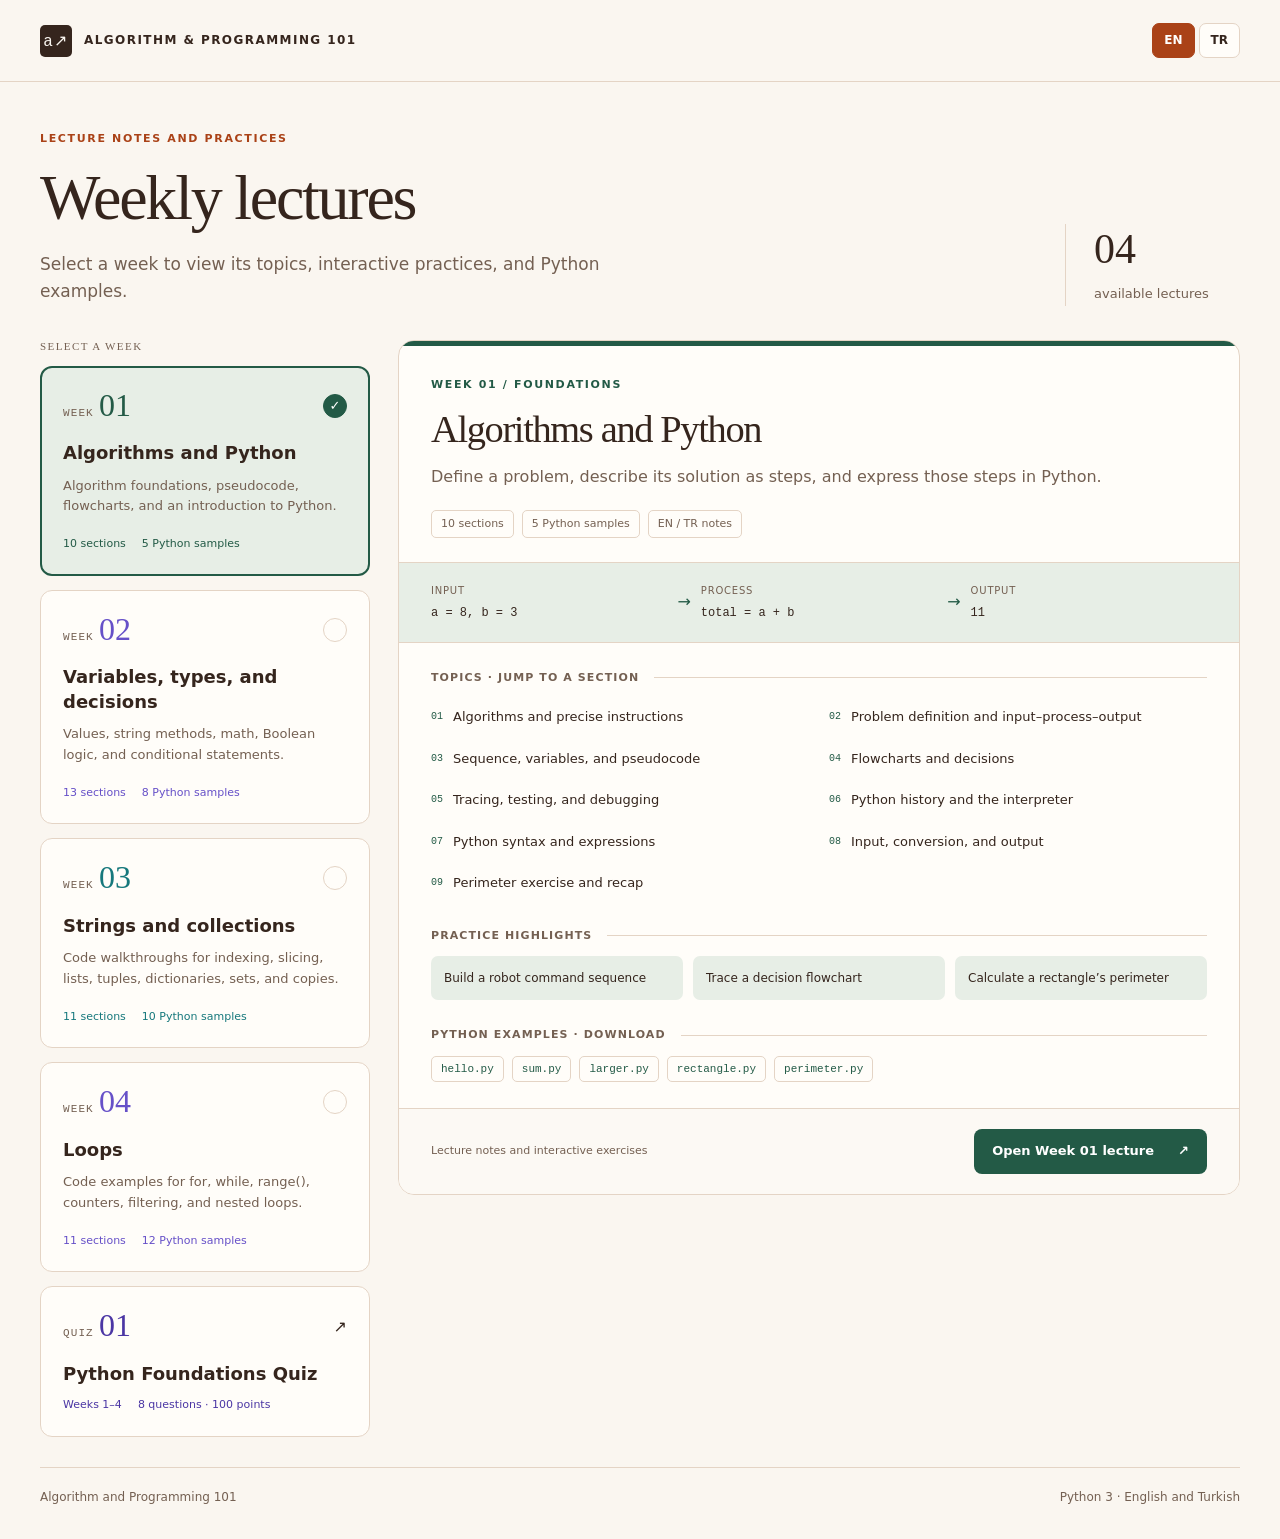
==== commit 07f0191f: "Add Python Foundations Quiz" ====
--- a/index.html
+++ b/index.html
@@ -43,6 +43,7 @@
     .week-tab[data-week="week-04"] { --week-color:#6650c8; --week-soft:#eeebfc; }
     .week-tab[data-week="week-03"] { --week-color:#16787c; --week-soft:#e4f2f1; }
     .week-tab[data-week="week-02"] { --week-color:#6650c8; --week-soft:#eeebfc; }
+    .quiz-link { --week-color:#4b36a4; display:block; margin-top:14px; text-decoration:none; }
     .week-tab:hover { border-color:var(--week-color); }
     .week-tab[aria-selected=true] { border:2px solid var(--week-color); padding:21px; background:var(--week-soft); }
     .week-tab:disabled { cursor:default; }
@@ -143,7 +144,11 @@
             <span class="week-meta"><span data-tr="11 bölüm">11 sections</span><span data-tr="12 Python örneği">12 Python samples</span></span>
           </button>
         </div>
-
+        <a class="week-tab quiz-link" href="quiz-01/index.html">
+          <span class="week-top"><span><span class="week-label" data-tr="Kısa Sınav">Quiz</span> <span class="week-number">01</span></span><span aria-hidden="true">↗</span></span>
+          <span class="week-name" data-tr="Python Temelleri Kısa Sınavı">Python Foundations Quiz</span>
+          <span class="week-meta"><span data-tr="1–4. haftalar">Weeks 1–4</span><span data-tr="8 soru · 100 puan">8 questions · 100 points</span></span>
+        </a>
       </aside>
       <div class="week-details">
         <section class="detail-panel" id="week-01" role="tabpanel" aria-labelledby="tab-week-01" tabindex="0">
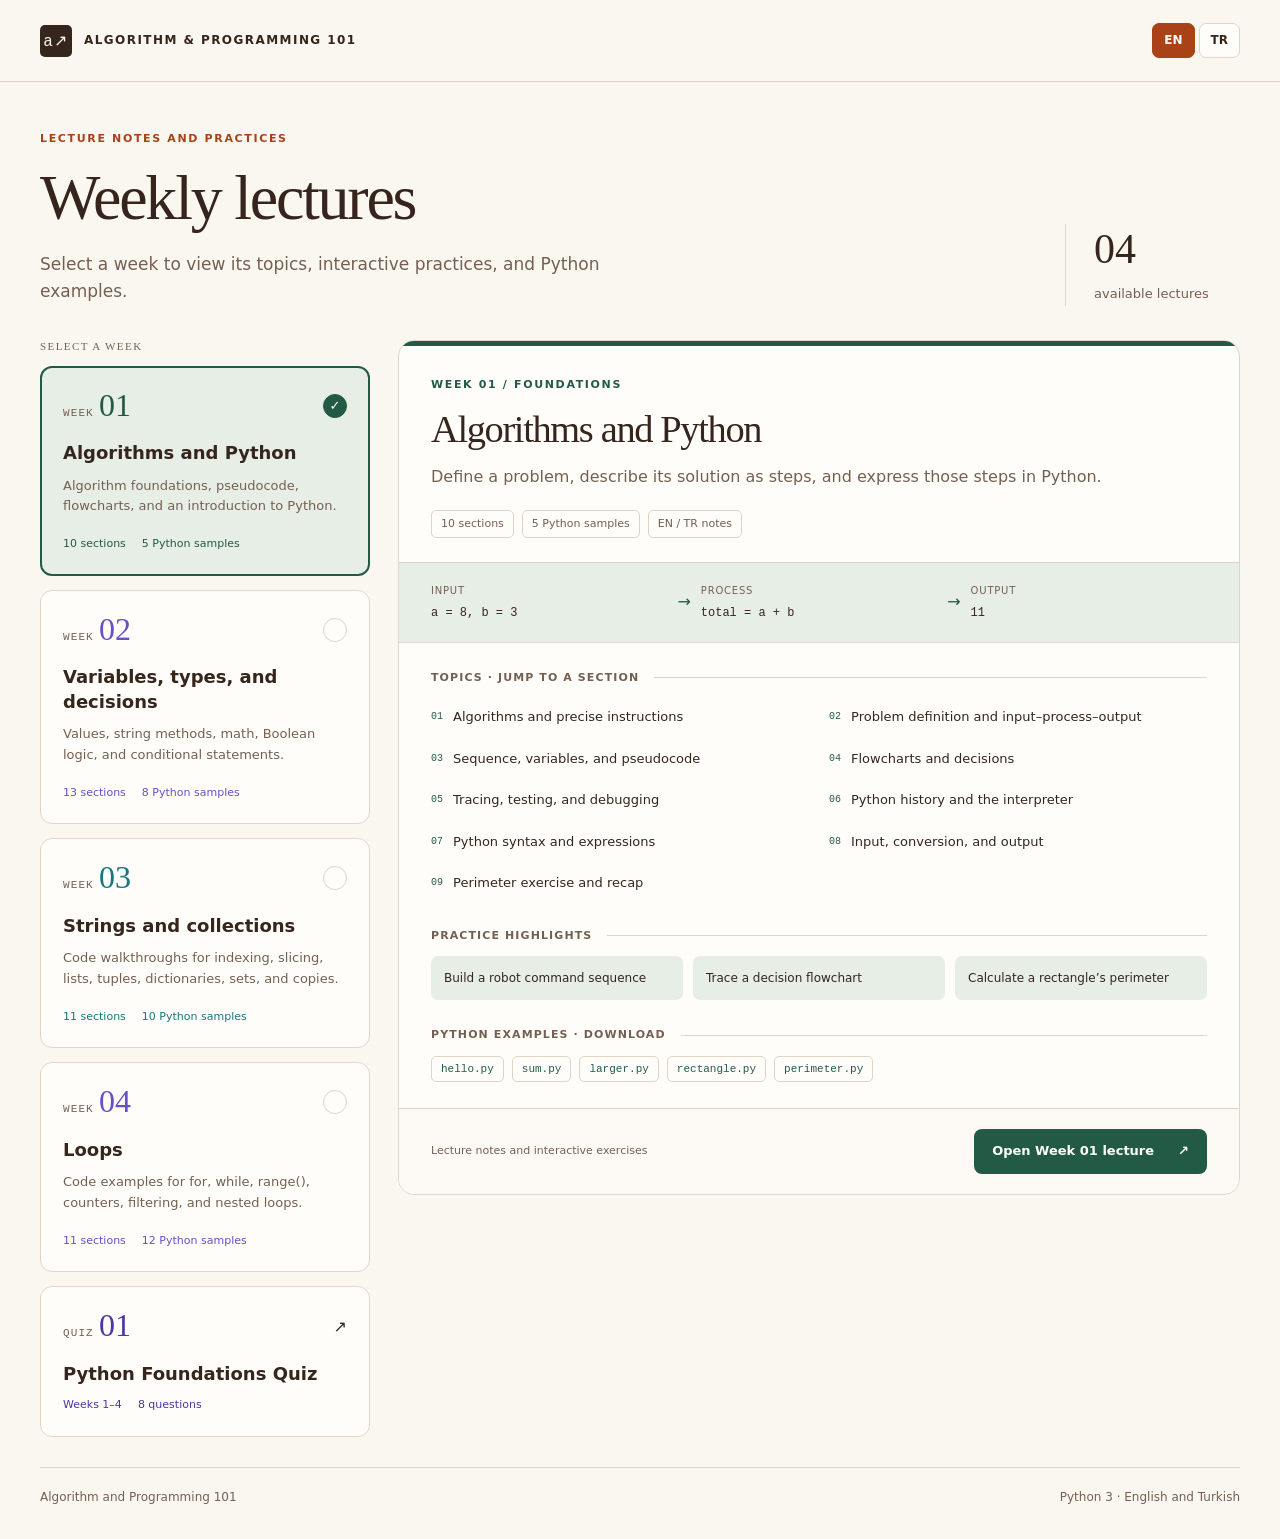
==== commit 574bac5b: "Simplify Python Foundations Quiz" ====
--- a/index.html
+++ b/index.html
@@ -147,7 +147,7 @@
         <a class="week-tab quiz-link" href="quiz-01/index.html">
           <span class="week-top"><span><span class="week-label" data-tr="Kısa Sınav">Quiz</span> <span class="week-number">01</span></span><span aria-hidden="true">↗</span></span>
           <span class="week-name" data-tr="Python Temelleri Kısa Sınavı">Python Foundations Quiz</span>
-          <span class="week-meta"><span data-tr="1–4. haftalar">Weeks 1–4</span><span data-tr="8 soru · 100 puan">8 questions · 100 points</span></span>
+          <span class="week-meta"><span data-tr="1–4. haftalar">Weeks 1–4</span><span data-tr="8 soru">8 questions</span></span>
         </a>
       </aside>
       <div class="week-details">
